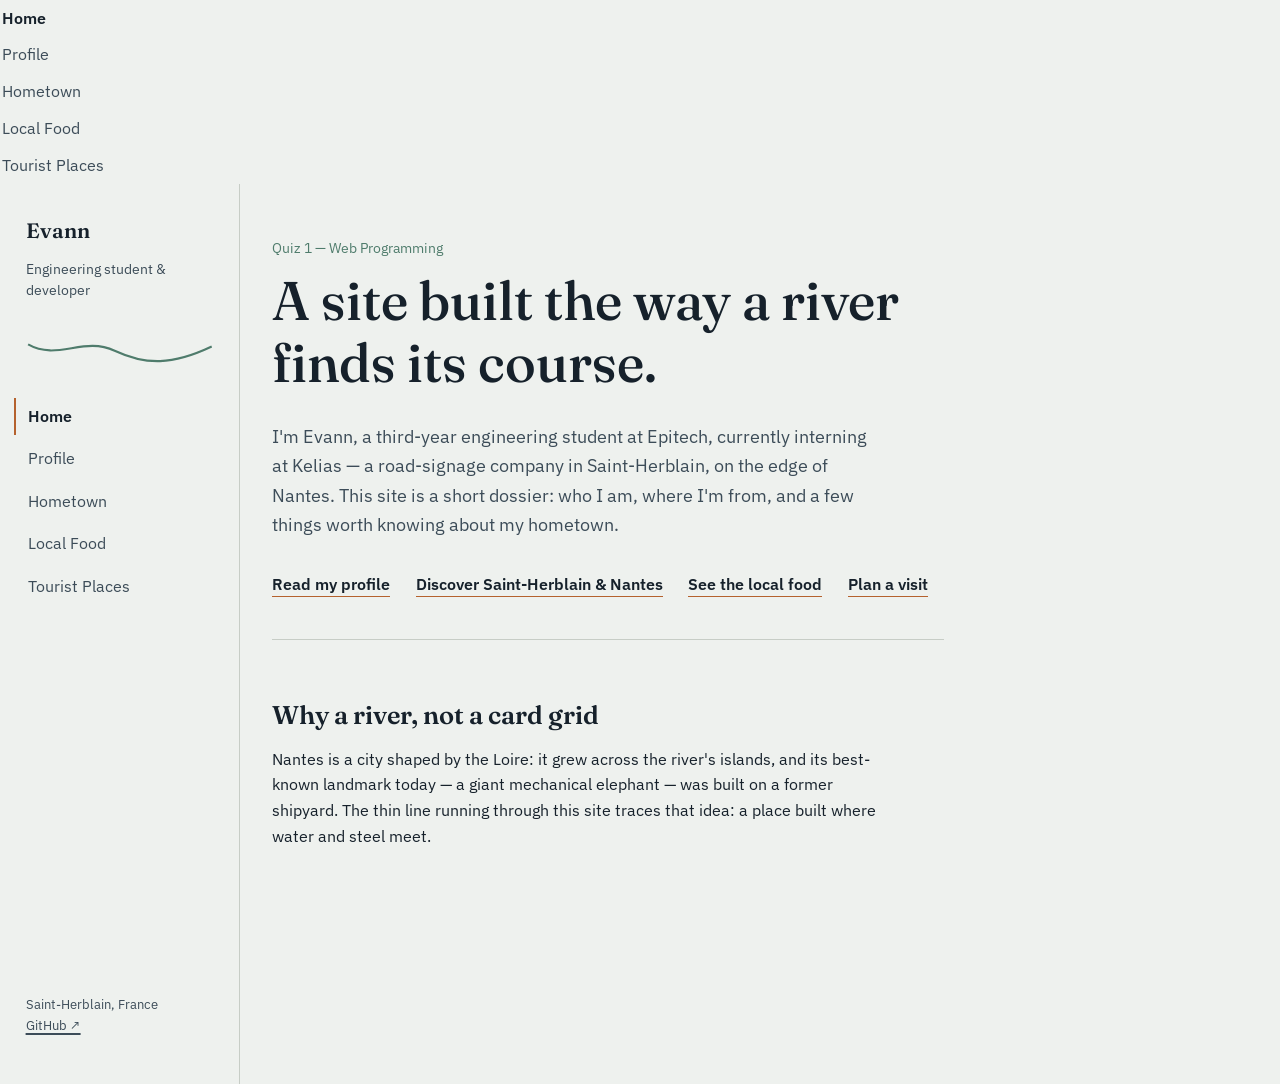
==== index.html @ 06f77990 "Quiz 1 site" ====
<!DOCTYPE html>
<html lang="en">
<head>
<meta charset="UTF-8">
<meta name="viewport" content="width=device-width, initial-scale=1.0">
<title>Evann — Home</title>
<link rel="preconnect" href="https://fonts.googleapis.com">
<link href="https://fonts.googleapis.com/css2?family=Fraunces:opsz,wght@9..144,500;9..144,600&family=IBM+Plex+Sans:wght@400;500;600&display=swap" rel="stylesheet">
<link rel="stylesheet" href="assets/css/style.css">
</head>
<body>

<div class="topbar">
  <p class="brand">Evann</p>
  <button class="topbar-toggle" aria-expanded="false">Menu</button>
</div>
<nav class="mobile-nav" aria-label="Mobile navigation">
  <a class="nav-link" href="index.html" aria-current="page">Home</a>
  <a class="nav-link" href="profile/index.html">Profile</a>
  <a class="nav-link" href="hometown/index.html">Hometown</a>
  <a class="nav-link" href="food/index.html">Local Food</a>
  <a class="nav-link" href="tourist/index.html">Tourist Places</a>
</nav>

<div class="layout">
  <aside class="sidebar">
    <p class="brand">Evann</p>
    <p class="brand-role">Engineering student &amp; developer</p>

    <svg class="river-line" viewBox="0 0 180 34" aria-hidden="true">
      <path d="M2 10 C 30 26, 55 2, 85 16 S 140 30, 178 12" />
    </svg>

    <ul class="nav-list">
      <li><a class="nav-link" href="index.html" aria-current="page">Home</a></li>
      <li><a class="nav-link" href="profile/index.html">Profile</a></li>
      <li><a class="nav-link" href="hometown/index.html">Hometown</a></li>
      <li><a class="nav-link" href="food/index.html">Local Food</a></li>
      <li><a class="nav-link" href="tourist/index.html">Tourist Places</a></li>
    </ul>

    <p class="sidebar-foot">Saint-Herblain, France<br><a href="https://github.com/" target="_blank" rel="noopener">GitHub ↗</a></p>
  </aside>

  <main>
    <p class="eyebrow">Quiz 1 — Web Programming</p>
    <h1>A site built the way a river finds its course.</h1>
    <p class="lede">I'm Evann, a third-year engineering student at Epitech, currently interning at Kelias — a road-signage company in Saint-Herblain, on the edge of Nantes. This site is a short dossier: who I am, where I'm from, and a few things worth knowing about my hometown.</p>

    <ul class="hero-links">
      <li><a href="profile/index.html">Read my profile</a></li>
      <li><a href="hometown/index.html">Discover Saint-Herblain &amp; Nantes</a></li>
      <li><a href="food/index.html">See the local food</a></li>
      <li><a href="tourist/index.html">Plan a visit</a></li>
    </ul>

    <hr class="rule">

    <h2>Why a river, not a card grid</h2>
    <p>Nantes is a city shaped by the Loire: it grew across the river's islands, and its best-known landmark today — a giant mechanical elephant — was built on a former shipyard. The thin line running through this site traces that idea: a place built where water and steel meet.</p>
  </main>
</div>

<script src="assets/js/main.js"></script>
</body>
</html>
---- assets/css/style.css ----
/* =========================================================
   Design tokens
   Concept: a field dossier for a river city — Nantes is built
   where the Loire splits around its islands, and its landmark
   is a giant mechanical elephant grown out of an old shipyard.
   The palette leans on oxidised steel and river light rather
   than the usual warm-cream/terracotta default; the recurring
   line motif traces the actual river's course past the city.
   ========================================================= */

:root {
  --ink: #16212b;        /* deep slate, river at dusk */
  --ink-soft: #3c4c58;
  --paper: #eef1ee;       /* pale river mist */
  --paper-raised: #e2e7e1;
  --rust: #b5622e;        /* oxidised steel / the Grand Éléphant */
  --patina: #4f7c6c;      /* verdigris roofs of the Château */
  --line: #c7cdc6;
  --max-content: 42rem;
  --sidebar-w: 15rem;
}

@media (prefers-color-scheme: dark) {
  :root {
    --ink: #eef1ee;
    --ink-soft: #b7c2c7;
    --paper: #10171c;
    --paper-raised: #182027;
    --line: #2b363d;
  }
}

* { box-sizing: border-box; }

html { -webkit-text-size-adjust: 100%; }

body {
  margin: 0;
  background: var(--paper);
  color: var(--ink);
  font-family: "IBM Plex Sans", -apple-system, BlinkMacSystemFont, "Segoe UI", sans-serif;
  font-size: 1rem;
  line-height: 1.6;
}

h1, h2, h3, .brand {
  font-family: "Fraunces", Georgia, "Times New Roman", serif;
  font-weight: 600;
  line-height: 1.15;
  margin: 0 0 0.5em;
}

h1 { font-size: clamp(2.1rem, 4vw + 1rem, 3.4rem); font-weight: 500; }
h2 { font-size: 1.6rem; margin-top: 2.4em; }
h3 { font-size: 1.15rem; margin-top: 1.6em; }

p { max-width: 38rem; }
a { color: var(--rust); text-decoration-thickness: 1.5px; text-underline-offset: 3px; }
a:focus-visible, button:focus-visible, .nav-link:focus-visible {
  outline: 2px solid var(--patina);
  outline-offset: 3px;
}

img { max-width: 100%; display: block; border-radius: 2px; }

/* ---------- layout: fixed river-bank sidebar + reading column ---------- */

.layout {
  display: flex;
  min-height: 100vh;
}

.sidebar {
  width: var(--sidebar-w);
  flex-shrink: 0;
  padding: 2.2rem 1.6rem;
  border-right: 1px solid var(--line);
  display: flex;
  flex-direction: column;
}

.brand {
  font-size: 1.3rem;
  margin-bottom: 0.1em;
}
.brand-role {
  color: var(--ink-soft);
  font-size: 0.85rem;
  margin-bottom: 1.6rem;
}

.river-line { margin: 0.4rem 0 1.8rem; }
.river-line path {
  fill: none;
  stroke: var(--patina);
  stroke-width: 2;
}

.nav-list { list-style: none; margin: 0; padding: 0; }
.nav-list li + li { margin-top: 0.35rem; }

.nav-link {
  display: block;
  padding: 0.35rem 0;
  color: var(--ink-soft);
  text-decoration: none;
  border-left: 2px solid transparent;
  padding-left: 0.7rem;
  margin-left: -0.7rem;
}
.nav-link:hover { color: var(--ink); }
.nav-link[aria-current="page"] {
  color: var(--ink);
  border-left-color: var(--rust);
  font-weight: 600;
}

.sidebar-foot {
  margin-top: auto;
  padding-top: 1.6rem;
  font-size: 0.82rem;
  color: var(--ink-soft);
}
.sidebar-foot a { color: var(--ink-soft); }

/* mobile top bar */
.topbar { display: none; }

main {
  flex: 1;
  padding: 3.4rem 2rem 5rem;
  max-width: calc(var(--max-content) + 4rem);
}

.eyebrow {
  color: var(--patina);
  font-size: 0.85rem;
  margin: 0 0 0.6rem;
}

.lede {
  font-size: 1.15rem;
  color: var(--ink-soft);
}

/* a hairline rule used to close a section, never as decoration */
hr.rule {
  border: none;
  border-top: 1px solid var(--line);
  margin: 2.6rem 0;
}

/* dossier entries — used for Local Food & Tourist Places */
.entry {
  display: grid;
  grid-template-columns: 9rem 1fr;
  gap: 1.4rem;
  padding: 1.6rem 0;
  border-top: 1px solid var(--line);
  align-items: start;
}
.entry:last-child { border-bottom: 1px solid var(--line); }
.entry img { width: 100%; aspect-ratio: 4 / 3; object-fit: cover; }
.entry h3 { margin-top: 0; }
.entry .note {
  display: inline-block;
  margin-top: 0.6rem;
  font-size: 0.85rem;
  color: var(--patina);
}

/* profile: CV-style two column */
.cv-row {
  display: grid;
  grid-template-columns: 8rem 1fr;
  gap: 1.2rem;
  padding: 1rem 0;
  border-top: 1px solid var(--line);
}
.cv-row:last-child { border-bottom: 1px solid var(--line); }
.cv-row dt {
  font-size: 0.82rem;
  color: var(--ink-soft);
  letter-spacing: 0.01em;
}
.cv-row dd { margin: 0; }

.headshot {
  width: 9rem;
  height: 9rem;
  object-fit: cover;
  border-radius: 3px;
  float: right;
  margin: 0 0 1rem 1.6rem;
}

/* homepage hero */
.hero-links {
  display: flex;
  flex-wrap: wrap;
  gap: 0.8rem 1.6rem;
  margin-top: 2rem;
  padding: 0;
  list-style: none;
}
.hero-links a {
  color: var(--ink);
  font-weight: 600;
  text-decoration: none;
  border-bottom: 1.5px solid var(--rust);
  padding-bottom: 2px;
}

@media (max-width: 780px) {
  .layout { flex-direction: column; }
  .sidebar { display: none; }
  .topbar {
    display: flex;
    align-items: center;
    justify-content: space-between;
    padding: 1rem 1.2rem;
    border-bottom: 1px solid var(--line);
  }
  .topbar .brand { font-size: 1.05rem; margin: 0; }
  .topbar-toggle {
    background: none;
    border: 1px solid var(--line);
    border-radius: 4px;
    padding: 0.4rem 0.7rem;
    font: inherit;
    color: var(--ink);
  }
  .mobile-nav {
    display: none;
    flex-direction: column;
    padding: 0.4rem 1.2rem 1rem;
    border-bottom: 1px solid var(--line);
  }
  .mobile-nav.open { display: flex; }
  .mobile-nav .nav-link { padding: 0.55rem 0; margin-left: 0; }
  main { padding: 2.2rem 1.3rem 3.5rem; }
  .entry, .cv-row { grid-template-columns: 1fr; }
  .headshot { float: none; width: 8rem; height: 8rem; margin: 0 0 1rem; }
}

@media (prefers-reduced-motion: reduce) {
  * { animation: none !important; transition: none !important; }
}
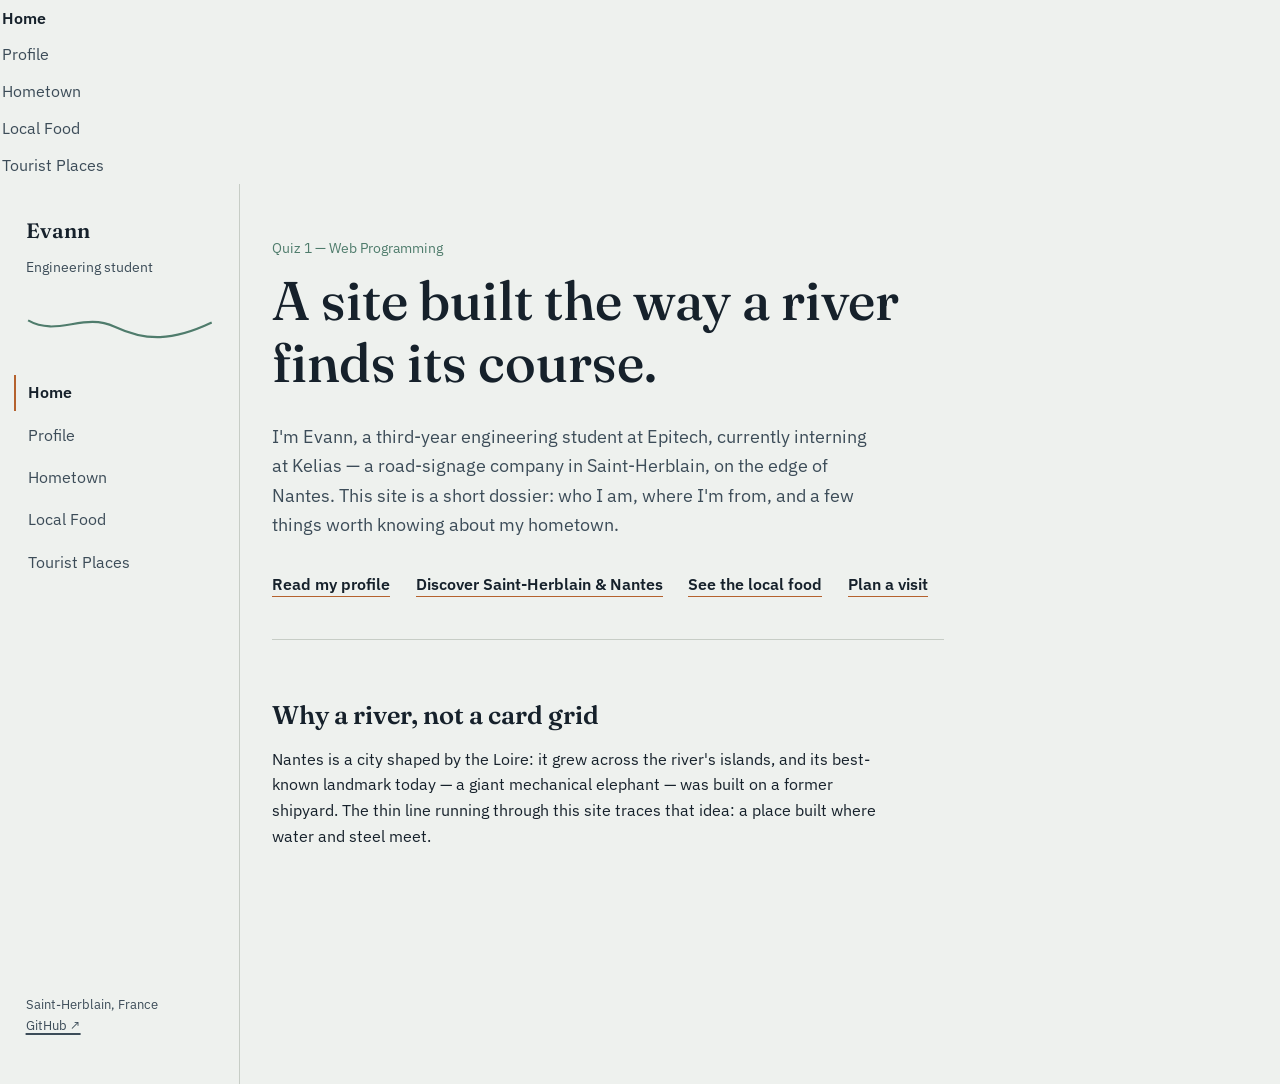
==== commit 8869b4f8: "Quiz 1 site changes 1" ====
--- a/index.html
+++ b/index.html
@@ -24,8 +24,10 @@
 
 <div class="layout">
   <aside class="sidebar">
-    <p class="brand">Evann</p>
-    <p class="brand-role">Engineering student &amp; developer</p>
+    <div class="sidebar-header">
+      <p class="brand">Evann</p>
+      <p class="brand-role">Engineering student</p>
+    </div>
 
     <svg class="river-line" viewBox="0 0 180 34" aria-hidden="true">
       <path d="M2 10 C 30 26, 55 2, 85 16 S 140 30, 178 12" />
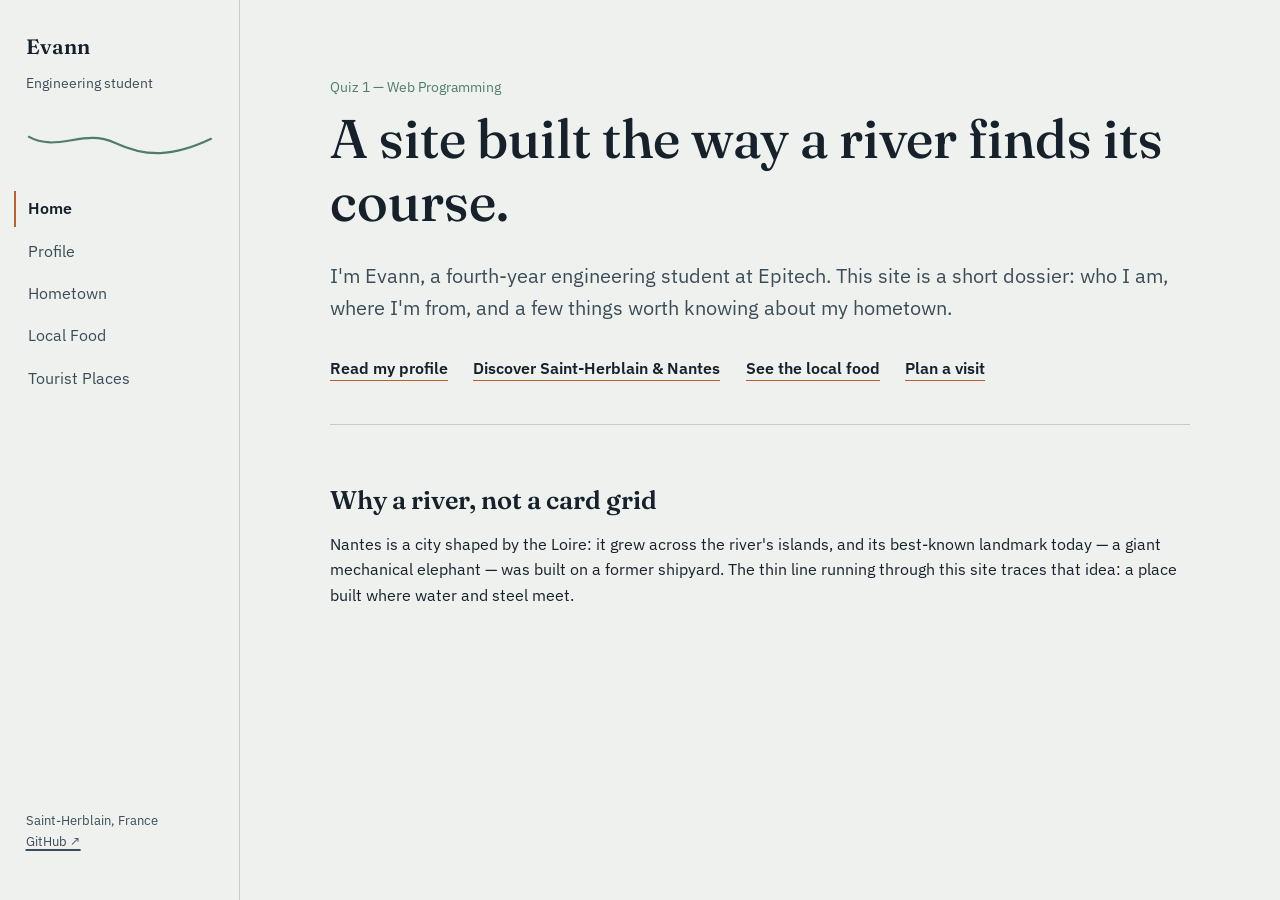
==== commit 9d5ec83c: "Quiz 1 site changes 2" ====
--- a/index.html
+++ b/index.html
@@ -47,7 +47,7 @@
   <main>
     <p class="eyebrow">Quiz 1 — Web Programming</p>
     <h1>A site built the way a river finds its course.</h1>
-    <p class="lede">I'm Evann, a third-year engineering student at Epitech, currently interning at Kelias — a road-signage company in Saint-Herblain, on the edge of Nantes. This site is a short dossier: who I am, where I'm from, and a few things worth knowing about my hometown.</p>
+    <p class="lede">I'm Evann, a fourth-year engineering student at Epitech. This site is a short dossier: who I am, where I'm from, and a few things worth knowing about my hometown.</p>
 
     <ul class="hero-links">
       <li><a href="profile/index.html">Read my profile</a></li>
--- a/assets/css/style.css
+++ b/assets/css/style.css
@@ -16,7 +16,6 @@
   --rust: #b5622e;        /* oxidised steel / the Grand Éléphant */
   --patina: #4f7c6c;      /* verdigris roofs of the Château */
   --line: #c7cdc6;
-  --max-content: 42rem;
   --sidebar-w: 15rem;
 }
 
@@ -125,11 +124,12 @@
 
 /* mobile top bar */
 .topbar { display: none; }
+.mobile-nav { display: none; }
 
 main {
   flex: 1;
-  padding: 3.4rem 2rem 5rem;
-  max-width: calc(var(--max-content) + 4rem);
+  min-width: 0;
+  padding: clamp(3.4rem, 6vw, 6rem) clamp(2rem, 7vw, 8rem) 5rem;
 }
 
 .eyebrow {
@@ -209,6 +209,19 @@
   text-decoration: none;
   border-bottom: 1.5px solid var(--rust);
   padding-bottom: 2px;
+}
+
+@media (min-width: 781px) {
+  main > p:not(.eyebrow) { max-width: 60rem; }
+  .lede {
+    max-width: 54rem;
+    font-size: 1.25rem;
+  }
+  .entry > div p {
+    max-width: none;
+    font-size: 1.08rem;
+    line-height: 1.55;
+  }
 }
 
 @media (max-width: 780px) {
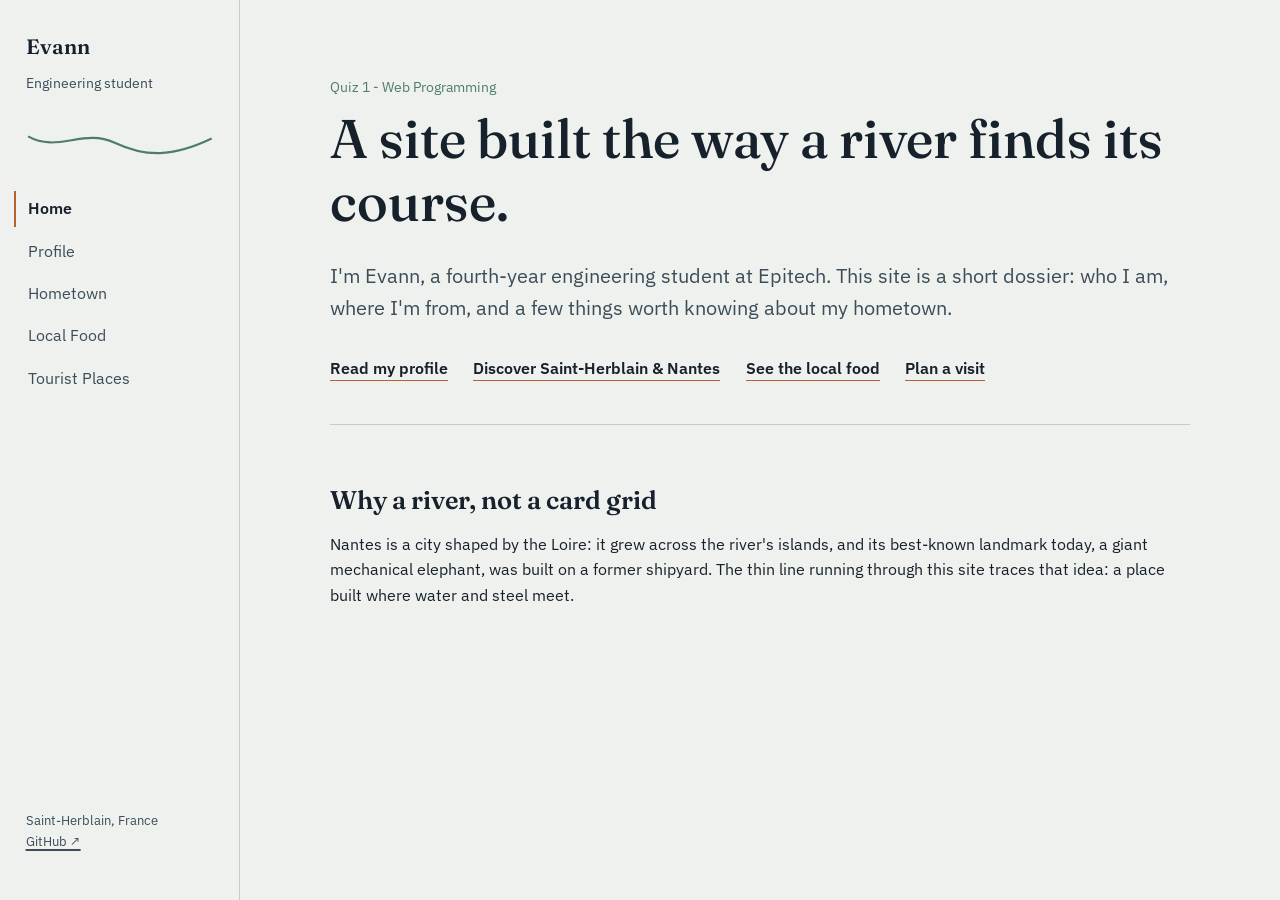
==== commit 91de35cf: "little style changes" ====
--- a/index.html
+++ b/index.html
@@ -3,7 +3,7 @@
 <head>
 <meta charset="UTF-8">
 <meta name="viewport" content="width=device-width, initial-scale=1.0">
-<title>Evann — Home</title>
+<title>Evann - Home</title>
 <link rel="preconnect" href="https://fonts.googleapis.com">
 <link href="https://fonts.googleapis.com/css2?family=Fraunces:opsz,wght@9..144,500;9..144,600&family=IBM+Plex+Sans:wght@400;500;600&display=swap" rel="stylesheet">
 <link rel="stylesheet" href="assets/css/style.css">
@@ -45,7 +45,7 @@
   </aside>
 
   <main>
-    <p class="eyebrow">Quiz 1 — Web Programming</p>
+    <p class="eyebrow">Quiz 1 - Web Programming</p>
     <h1>A site built the way a river finds its course.</h1>
     <p class="lede">I'm Evann, a fourth-year engineering student at Epitech. This site is a short dossier: who I am, where I'm from, and a few things worth knowing about my hometown.</p>
 
@@ -59,7 +59,7 @@
     <hr class="rule">
 
     <h2>Why a river, not a card grid</h2>
-    <p>Nantes is a city shaped by the Loire: it grew across the river's islands, and its best-known landmark today — a giant mechanical elephant — was built on a former shipyard. The thin line running through this site traces that idea: a place built where water and steel meet.</p>
+    <p>Nantes is a city shaped by the Loire: it grew across the river's islands, and its best-known landmark today, a giant mechanical elephant, was built on a former shipyard. The thin line running through this site traces that idea: a place built where water and steel meet.</p>
   </main>
 </div>
 
--- a/assets/css/style.css
+++ b/assets/css/style.css
@@ -1,13 +1,3 @@
-/* =========================================================
-   Design tokens
-   Concept: a field dossier for a river city — Nantes is built
-   where the Loire splits around its islands, and its landmark
-   is a giant mechanical elephant grown out of an old shipyard.
-   The palette leans on oxidised steel and river light rather
-   than the usual warm-cream/terracotta default; the recurring
-   line motif traces the actual river's course past the city.
-   ========================================================= */
-
 :root {
   --ink: #16212b;        /* deep slate, river at dusk */
   --ink-soft: #3c4c58;
@@ -150,7 +140,7 @@
   margin: 2.6rem 0;
 }
 
-/* dossier entries — used for Local Food & Tourist Places */
+/* dossier entries - used for Local Food & Tourist Places */
 .entry {
   display: grid;
   grid-template-columns: 9rem 1fr;
